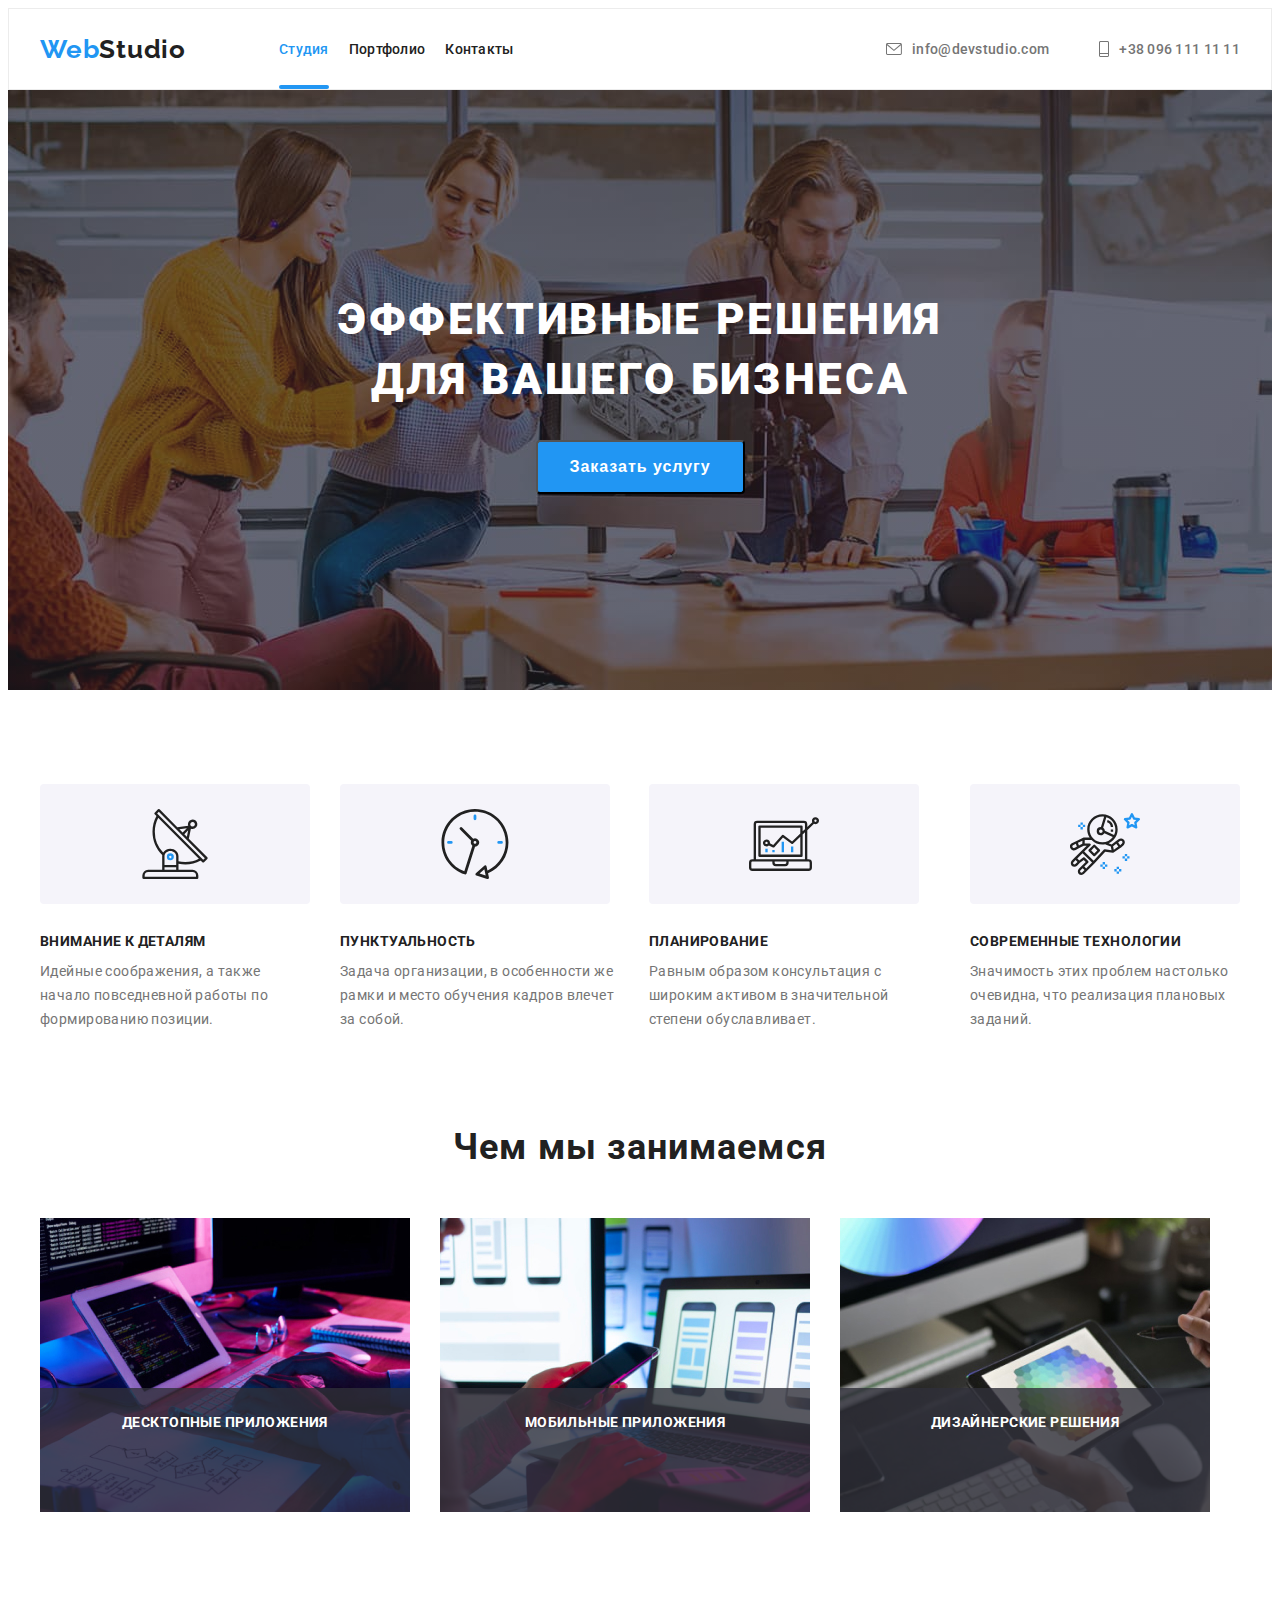
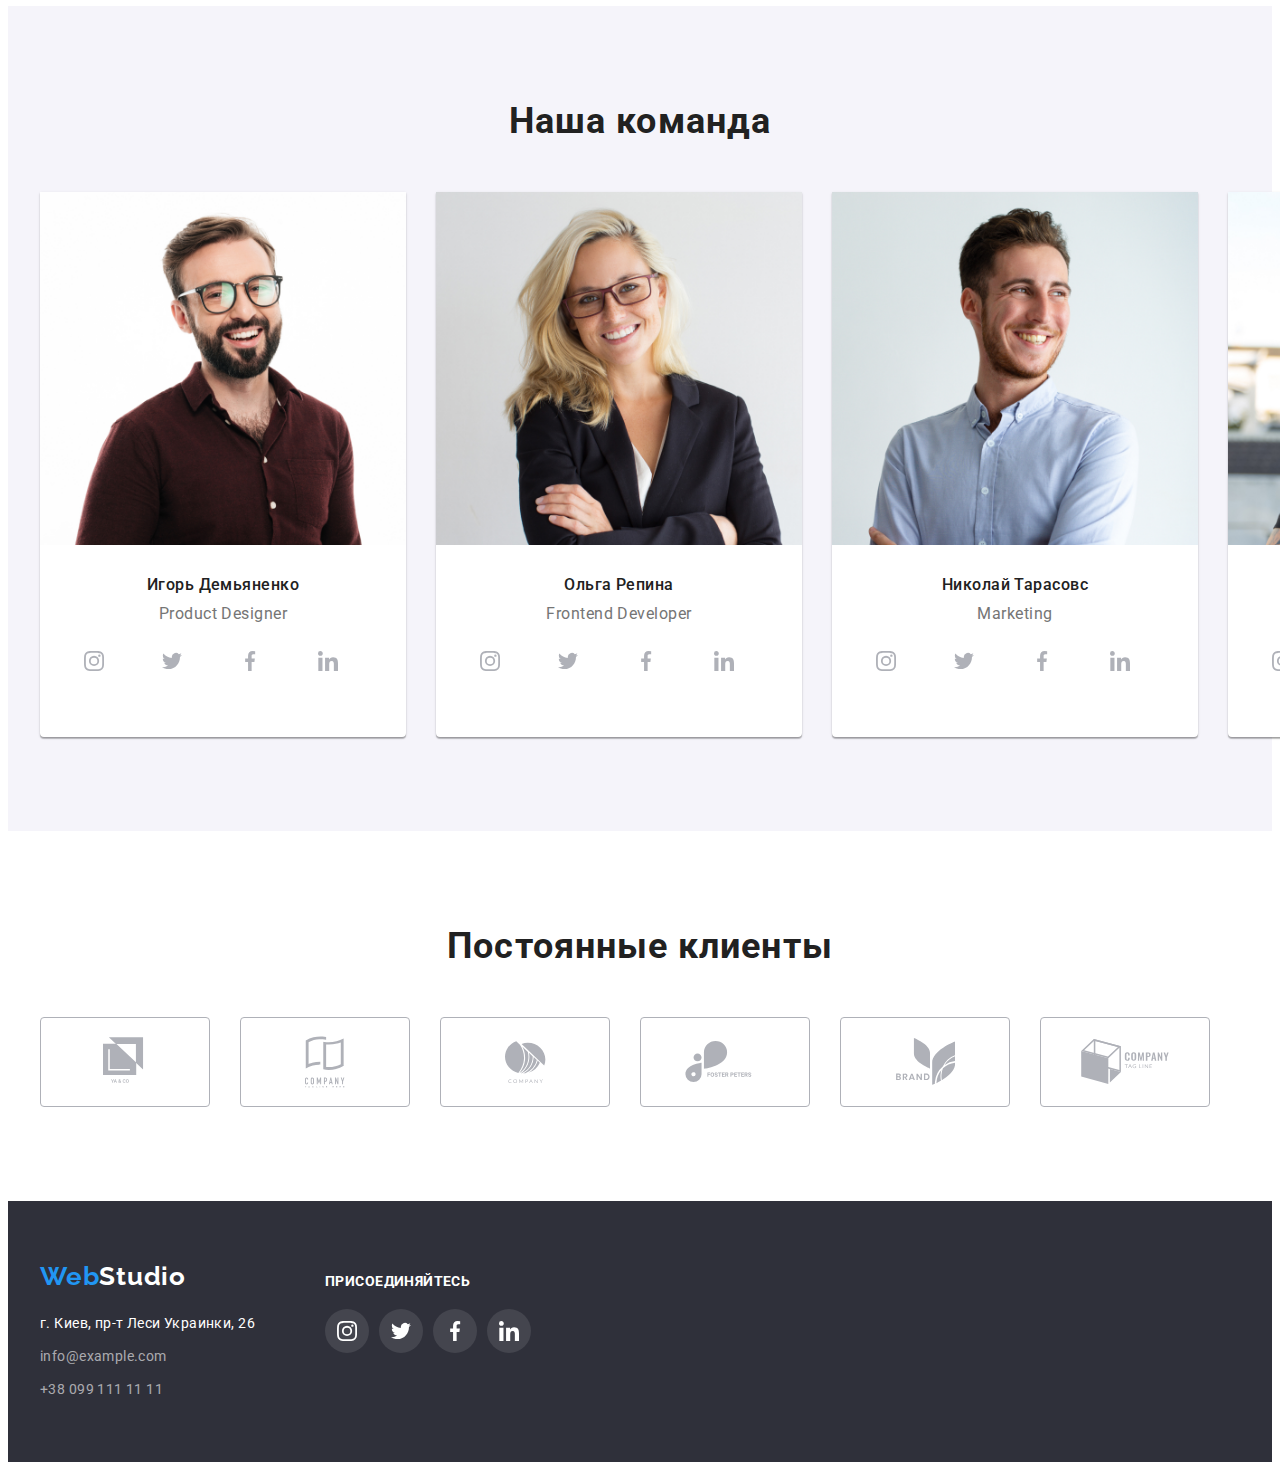
==== index.html @ 7c265b75 "hw 6" ====
<!DOCTYPE html>
<html lang="ru">

<head>
    <meta charset="UTF-8">
    <meta name="viewport" content="width=device-width, initial-scale=1.0">
    <title>studia</title>
    <link rel="stylesheet" href="https://cdnjs.cloudflare.com/ajax/libs/modern-normalize/0.2.0/modern-normalize.min.css"
        integrity="sha512-sqIVMkf5f8XGYI/UZYGs7wODxlUeoj9JknataPfUwtvrSKWMHrMXGZ7Evb6nabFYJQG15vFFyALe6r0nWCD1Ug=="
        crossorigin="anonymous" />
    <link rel="preconnect" href="https://fonts.gstatic.com">
    <link
        href="https://fonts.googleapis.com/css2?family=Raleway:wght@700&family=Roboto:wght@400;500;700;900&display=swap"
        rel="stylesheet">
    <link rel="stylesheet" href="./css/styles.css">

</head>

<body>

    <header class="header">
        <!-- контейнер -->
        <div class="header-container">
            <nav class="header-nav">
                <!-- лого -->
                <a href="./index.html" class="logo-top"><span class="logo-web">Web</span>Studio</a>


                <!-- навигация -->
                <ul class="site-nav list">
                    <li>
                        <a href="./index.html" class="link current">Студия</a>
                    </li>

                    <li>
                        <a href="./portfolio.html" class="link">Портфолио</a>
                    </li>

                    <li>
                        <a href="" class="link">Контакты</a>
                    </li>
                </ul>


                <!-- регистрация  -->
                <ul class="auth-nav list">
                    <li>
                        <a href="mailto:info@devstudio.com" class="post link">
                            <svg class="post-icon" width="16" height="12">
                                <use href="./image/sprite.svg#post"></use>
                            </svg>info@devstudio.com</a>
                    </li>

                    <li>
                        <a href="tel:+380961111111" class="phone link">
                            <svg class="phone-icon" width="10" height="16">
                                <use href="./image/sprite.svg#phone"></use>
                            </svg>+38 096 111 11 11</a>
                    </li>
                </ul>
            </nav>
        </div>
    </header>



    <main>
        <!-- контейнер -->
        <!-- герой -->

        <section class="section-hero">
            <div class="baner">
                <div class="hero-container is-hidden">
                    <h1 class="hero-title">Эффективные решения для вашего бизнеса</h1>
                    <button type="button" class="btn" data-modal-open>
                        Заказать услугу
                    </button>
                    <div class="backdrop is-hidden " data-modal>
                        <!-- modalka -->
                        <div class="modal">

                            <form class="singup-form">
                                <h2 class="form-title">Оставьте свои данные, мы вам перезвоним</h2>
                                <div class="group">
                                    <label for="name" class="lable">Имя</label>
                                    <div class="input-wrapper">
                                        <input type="text" class="form-input" name="name" id="name">
                                        <svg class="icon" width="18" height="18">
                                            <use href="./image/sprite.svg#user"></use>
                                        </svg>
                                    </div>

                                </div>

                                <div class="group">
                                    <label for="tel" class="lable">Телефон</label>
                                    <div class="input-wrapper">
                                        <input type="tel" class="form-input" name="tel" id="tel">
                                        <svg width="18" height="18" class="icon">
                                            <use href="./image/sprite.svg#phone-black"></use>
                                        </svg>
                                    </div>

                                </div>

                                <div class="group">
                                    <label for="email" class="lable">Почта</label>
                                    <div class="input-wrapper">
                                        <input type="email" class="form-input" name="email" id="email">
                                        <svg width="18" height="18" class="icon">
                                            <use href="./image/sprite.svg#email-black"></use>
                                        </svg>
                                    </div>

                                </div>

                                <div>
                                    <label for="comment" class="lable">Комментарий</label>
                                    <textarea class="comment" name="comment" id="comment" rows="10"
                                        placeholder="Введите текст"></textarea>
                                </div>
                                <div class="assent-container">

                                    <label class="lable-assent" for="assent">

                                        <input class="checkbox" type="checkbox" name="assent" id="assent">
                                        <svg class="icon-check" width="16" height="15">
                                            <use href="./image/sprite.svg#icon-check"></use>
                                        </svg>
                                        <p class="assent-text">Соглашаюсь с рассылкой и принимаю
                                            <a href="">Условия
                                                договора</a>
                                        </p>
                                    </label>
                                </div>

                                <button class="btn-send" type="submit">Отправить</button>

                            </form>

                            <button class="btn-close" data-modal-close>
                                <svg class="btn-icon" width="11" height="11">
                                    <use href="./image/sprite.svg#icon-close"></use>
                                </svg>
                            </button>
                        </div>
                    </div>
                </div>
            </div>
        </section>


        <section class="section-advantages">
            <!-- контейнер -->
            <div class="advantages-container">
                <h2 class="visually-hidden">наши плюсы</h2>
                <ul class="advantages list">

                    <li class="item">
                        <a href="" class="icon-link">
                            <svg class="icon" width="70" height="70">
                                <use href="./image/sprite.svg#antenna"></use>
                            </svg>
                        </a>
                        <h3 class="advantages-title">Внимание к деталям</h3>
                        <p class="advantages-text">Идейные соображения, а также <br> начало повседневной работы по
                            формированию
                            позиции.</p>
                    </li>

                    <li class="item">
                        <a href="" class="icon-link">
                            <svg class="icon" width="70" height="70">
                                <use href="./image/sprite.svg#clock"></use>
                            </svg>
                        </a>
                        <h3 class="advantages-title">Пунктуальность</h3>
                        <p class="advantages-text">Задача организации, в особенности же рамки и место обучения кадров
                            влечет
                            за собой.</p>
                    </li>

                    <li class="item">
                        <a href="" class="icon-link">
                            <svg class="icon" width="70" height="70">
                                <use href="./image/sprite.svg#diagram"></use>
                            </svg>
                        </a>
                        <h3 class="advantages-title">Планирование</h3>
                        <p class="advantages-text">Равным образом консультация с широким активом в значительной степени
                            обуславливает.</p>
                    </li>

                    <li class="item">
                        <a href="" class="icon-link">
                            <svg class="icon" width="70" height="70">
                                <use href="./image/sprite.svg#astronaut"></use>
                            </svg>
                        </a>
                        <h3 class="advantages-title">Современные технологии</h3>
                        <p class="advantages-text">Значимость этих проблем настолько очевидна, что реализация плановых
                            заданий.</p>
                    </li>
                </ul>
            </div>

        </section>

        <section class="section-works">
            <!-- контейнер -->
            <div class="work-container">
                <h2 class="section-title">Чем мы занимаемся</h2>
                <ul class="works list">
                    <li>
                        <p class="work-text">
                            Десктопные приложения
                        </p>

                        <img src="./image/box1.jpg" alt="photo">
                    </li>
                    <li>

                        <p class="work-text">
                            Мобильные приложения
                        </p>

                        <img src="./image/box2.jpg" alt="photo">
                    </li>
                    <li>

                        <p class="work-text">
                            Дизайнерские решения
                        </p>

                        <img src="./image/box3.jpg" alt="photo">
                    </li>
                </ul>
            </div>
        </section>

        <section class="section-team">
            <!-- контейнер -->
            <div class="team-container">
                <h2 class="section-title">Наша команда</h2>
                <ul class="team list">
                    <li class="team-card">
                        <img src="./image/igor.jpg" alt="foto igor">
                        <div class="team-list-container">
                            <h3 class="list-title">Игорь Демьяненко</h3>
                            <p class="list-text">Product Designer</p>
                            <ul class="icon-list">
                                <li>
                                    <a href="https//www.instagram.com">
                                        <svg class="social-icon" width="20" height="20">
                                            <use href="./image/sprite.svg#instagram"></use>
                                        </svg>
                                    </a>
                                </li>

                                <li>
                                    <a href="https//www.twitter.com">
                                        <svg class="social-icon" width="20" height="20">
                                            <use href="./image/sprite.svg#twitter"></use>
                                        </svg>
                                    </a>
                                </li>

                                <li>
                                    <a href="https//www.facebook.com">
                                        <svg class="social-icon" width="20" height="20">
                                            <use href="./image/sprite.svg#facebook"></use>
                                        </svg>
                                    </a>
                                </li>

                                <li>
                                    <a href="https//www.linkedin.com">
                                        <svg class="social-icon" width="20" height="20">
                                            <use href="./image/sprite.svg#linkedin"></use>
                                        </svg>
                                    </a>
                                </li>

                            </ul>
                        </div>
                    </li>
                    <li class="team-card">
                        <img src="./image/olga.jpg" alt="foto olga">
                        <div class="team-list-container">
                            <h3 class="list-title">Ольга Репина</h3>
                            <p class="list-text">Frontend Developer</p>
                            <ul class="icon-list">
                                <li>
                                    <a href="https//www.instagram.com">
                                        <svg class="social-icon" width="20" height="20">
                                            <use href="./image/sprite.svg#instagram"></use>
                                        </svg></a>
                                </li>

                                <li>
                                    <a href="https//www.twitter.com">
                                        <svg class="social-icon" width="20" height="20">
                                            <use href="./image/sprite.svg#twitter"></use>
                                        </svg></a>
                                </li>

                                <li>
                                    <a href="https//www.facebook.com">
                                        <svg class="social-icon" width="20" height="20">
                                            <use href="./image/sprite.svg#facebook"></use>
                                        </svg></a>
                                </li>

                                <li>
                                    <a href="https//www.linkedin.com">
                                        <svg class="social-icon" width="20" height="20">
                                            <use href="./image/sprite.svg#linkedin"></use>
                                        </svg></a>
                                </li>

                            </ul>
                        </div>
                    </li>
                    <li class="team-card">
                        <img src="./image/nikolai.jpg" alt="foto nikolai">
                        <div class="team-list-container">
                            <h3 class="list-title">Николай Тарасовc</h3>
                            <p class="list-text">Marketing</p>
                            <ul class="icon-list">
                                <li>
                                    <a href="https//www.instagram.com">
                                        <svg class="social-icon" width="20" height="20">
                                            <use href="./image/sprite.svg#instagram"></use>
                                        </svg></a>
                                </li>

                                <li>
                                    <a href="https//www.twitter.com">
                                        <svg class="social-icon" width="20" height="20">
                                            <use href="./image/sprite.svg#twitter"></use>
                                        </svg></a>
                                </li>

                                <li>
                                    <a href="https//www.facebook.com">
                                        <svg class="social-icon" width="20" height="20">
                                            <use href="./image/sprite.svg#facebook"></use>
                                        </svg></a>
                                </li>

                                <li>
                                    <a href="https//www.linkedin.com">
                                        <svg class="social-icon" width="20" height="20">
                                            <use href="./image/sprite.svg#linkedin"></use>
                                        </svg></a>
                                </li>

                            </ul>
                        </div>

                    </li>
                    <li class="team-card">
                        <img src="./image/mihail.jpg" alt="foto mihail">
                        <div class="team-list-container">
                            <h3 class="list-title">Михаил Ермаков</h3>
                            <p class="list-text">UI Designer</p>
                            <ul class="icon-list">
                                <li>
                                    <a href="https//www.instagram.com">
                                        <svg class="social-icon" width="20" height="20">
                                            <use href="./image/sprite.svg#instagram"></use>
                                        </svg></a>
                                </li>

                                <li>
                                    <a href="https//www.twitter.com">
                                        <svg class="social-icon" width="20" height="20">
                                            <use href="./image/sprite.svg#twitter"></use>
                                        </svg></a>
                                </li>

                                <li>
                                    <a href="https//www.facebook.com">
                                        <svg class="social-icon" width="20" height="20">
                                            <use href="./image/sprite.svg#facebook"></use>
                                        </svg></a>
                                </li>

                                <li>
                                    <a href="https//www.linkedin.com">
                                        <svg class="social-icon" width="20" height="20">
                                            <use href="./image/sprite.svg#linkedin"></use>
                                        </svg></a>
                                </li>

                            </ul>
                        </div>
                    </li>
                </ul>
            </div>

        </section>
        <!-- наши клиенты -->
        <section>
            <div class="clients-container">
                <h2 class="section-title">Постоянные клиенты</h2>
                <ul class="clients-list">
                    <li class="client">
                        <a href="" class="client-link">
                            <svg class="client-icon" width="44.27" height="49.23">
                                <use href="./image/sprite.svg#logo-1"></use>
                            </svg>
                        </a>
                    </li>

                    <li class="client">
                        <a href="" class="client-link">
                            <svg class="client-icon" width="40" height="52">
                                <use href="./image/sprite.svg#logo-2"></use>
                            </svg>
                        </a>
                    </li>

                    <li class="client">
                        <a href="" class="client-link">
                            <svg class="client-icon" width="41" height="42.6">
                                <use href="./image/sprite.svg#logo-3"></use>
                            </svg>
                        </a>
                    </li>

                    <li class="client">
                        <a href="" class="client-link">
                            <svg class="client-icon" width="79.66" height="42.02">
                                <use href="./image/sprite.svg#logo-4"></use>
                            </svg>
                        </a>
                    </li>

                    <li class="client">
                        <a href="" class="client-link">
                            <svg class="client-icon" width="59" height="47">
                                <use href="./image/sprite.svg#logo-5"></use>
                            </svg>
                        </a>
                    </li>

                    <li class="client">
                        <a href="" class="client-link">
                            <svg class="client-icon" width="88.48" height="45.44">
                                <use href="./image/sprite.svg#logo-6"></use>
                            </svg>
                        </a>
                    </li>

                </ul>
            </div>
        </section>
    </main>

    <footer class="footer">
        <!-- контейнер  -->
        <div class="footer-container">
            <div class="address-container">
                <a href="./index.html" class="logo-bottom"><span class="logo-web">Web</span>Studio</a>
                <address class="address">
                    <p class="footer-text">г. Киев, пр-т Леси Украинки, 26</p>
                    <ul class="list">
                        <li class="footer-link"><a href="mailto:info@example.com" class="link">info@example.com</a></li>
                        <li class="footer-link"><a href="tel:+380991111111" class="link">+38 099 111 11 11</a></li>
                    </ul>
                </address>
            </div>
            <!-- соцсети -->
            <div class="footer-social-container">
                <h2 class="footer-social-title">присоединяйтесь</h2>
                <ul class="footer-social-list">
                    <li class="footer-social-item">
                        <a href="https//www.instagram.com" class="social-link">
                            <svg class="footer-icon" width="20" height="20">
                                <use href="./image/sprite.svg#instagram"></use>
                            </svg>
                        </a>
                    </li>

                    <li class="footer-social-item">
                        <a href="https//www.twitter.com" class="social-link">
                            <svg class="footer-icon" width="20" height="20">
                                <use href="./image/sprite.svg#twitter"></use>
                            </svg>
                        </a>
                    </li>

                    <li class="footer-social-item">
                        <a href="https//www.facebook.com" class="social-link">
                            <svg class="footer-icon" width="20" height="20">
                                <use href="./image/sprite.svg#facebook"></use>
                            </svg>
                        </a>
                    </li>

                    <li class="footer-social-item">
                        <a href="https//www.linkedin.com" class="social-link">
                            <svg class="footer-icon" width="20" height="20">
                                <use href="./image/sprite.svg#linkedin"></use>
                            </svg>
                        </a>
                    </li>
                </ul>
            </div>
        </div>

    </footer>

    <script src="./js/modal.js"></script>
</body>

</html>
---- css/styles.css ----
:root {
  --primary-text-color: #212121;
  --title-text-color: #757575;
  --accent-color: #2196f3;
  --second-accent-color: #ffffff;
  --primary-icon-color: #afb1b8;
  --cards-gap: 30px;

  --timing-function: 250ms cubic-bezier(0.4, 0, 0.2, 1);
}

/* основной цвет текста
 color: #212121; */

/* вторичный цвет текста
 color: #757575; */
/*  акцент 
color: #2196F3 */
/* цвет текста героя
color: #FFFFFF; */

/* навигация. */
body {
  background: #ffffff;
  color: var(--primary-text-color);
  font-family: Roboto, 'Segoe UI';
  font-style: 400px;
  text-decoration: none;
  line-height: 1.5;
}

input {
  font-family: inherit;
}

label {
  display: block;
}

ul {
  list-style: none;
  padding: 0;
  margin: 0;
}

a {
  display: block;
  text-decoration: none;
}

img {
  display: block;
  max-width: 100%;
  margin: 0;
}

h1,
h2,
h3,
h4,
h5,
p {
  margin: 0;
  padding: 0;
}

.clients-container,
.header-container,
.hero-container,
.advantages-container,
.work-container,
.team-container,
.footer-container,
.list-container {
  /* outline: 2px solid red; */
  width: 1200px;
  padding: 0 15px;
  margin: 0 auto;
}

.list {
  list-style: none;
}
/* HEADER */

.header-nav,
.site-nav,
.auth-nav {
  display: flex;
  justify-content: space-between;
  align-items: center;
}

.header-nav .logo-top {
  padding-top: 24px;
  padding-bottom: 24px;
}

.header {
  border: 1px solid #ececec;
}

/* логотип */
.logo-top {
  color: var(--primary-text-colork);
  font-family: Raleway, sans-serif;
  font-weight: 700;
  font-size: 26px;
  line-height: 1.19;
  letter-spacing: 0.03em;
  text-decoration: none;
}
.logo-web {
  color: var(--accent-color);
}

.logo-bottom {
  color: #ffffff;
  font-family: Raleway, sans-serif;
  font-weight: 700;
  font-size: 26px;
  line-height: 1.19;
  letter-spacing: 0.03em;
  text-decoration: none;
}
/* навигация */

/* .site-nav, */
.auth-nav a {
  padding-top: 32px;
  padding-bottom: 32px;
}
.site-nav .link {
  position: relative;

  color: var(--primary-text-color);
  font-weight: 500;
  font-size: 14px;
  line-height: 1.17;
  letter-spacing: 0.02em;
  transition: var(--timing-function);
}

.site-nav .link.current::after {
  content: '';

  position: absolute;
  left: 0;
  bottom: 0;

  display: block;
  width: 100%;
  height: 4px;
  background-color: var(--accent-color);
  border-radius: 2px;
}
.site-nav {
  margin-left: 93px;
}

.site-nav a {
  padding-top: 32px;
  padding-bottom: 32px;
}

.site-nav li:nth-child(n + 2) {
  margin-left: 20px;
}
.auth-nav {
  margin-left: auto;
}

.auth-nav li:not(:last-child) {
  /* padding: 0; */
  margin-right: 50px;
}

.list {
  list-style: none;
}

.site-nav .link:hover,
.site-nav .link:focus {
  color: var(--accent-color);
  transition: var(--timing-function);
}
.site-nav .link.current {
  color: var(--accent-color);
}

.post {
  margin: 0;
  padding: 0;
  display: flex;
  align-items: center;
}

.post-icon {
  margin-right: 10px;
  fill: currentColor;
}

.phone {
  display: flex;
  align-items: center;
  justify-content: space-between;
}

.phone-icon {
  margin-right: 10px;
  fill: currentColor;
}
/* связь с компанией */
.auth-nav .link {
  color: var(--title-text-color);
  font-weight: 500;
  font-size: 14px;
  line-height: 1.17;
  letter-spacing: 0.02em;
}

.auth-nav .link:hover,
.auth-nav .link:focus {
  color: var(--accent-color);
  transition: var(--timing-function);
}

/* HERO SECTION */

.section-hero {
  font-weight: 0;
  background-color: rgba(47, 48, 58, 0.4);
}

.baner {
  max-width: 1600px;
  height: 600px;
  margin-left: auto;
  margin-right: auto;

  background-image: linear-gradient(
      to right,
      rgba(47, 48, 58, 0.4),
      rgba(47, 48, 58, 0.4)
    ),
    url(../image/baner.jpg);
  background-position: center;
  background-repeat: no-repeat;
  background-size: cover;
}

.hero-container {
  position: relative;

  color: #ffffff;
  text-transform: uppercase;
  text-align: center;
  width: 1200px;
  height: 600px;
  padding-top: 200px;
  padding-bottom: 200px;
}

.hero-title {
  font-weight: 900;
  font-size: 44px;
  line-height: 1.36;
  text-transform: uppercase;

  text-align: center;
  letter-spacing: 0.06em;

  width: 696px;
  height: 120px;
  margin: 0 auto;
  margin-bottom: 30px;
}

.btn {
  padding: 10px 32px;
  margin: 0;
  min-width: 200px;
  min-height: 50px;

  background: var(--accent-color);
  font-weight: 700;
  font-size: 16px;
  line-height: 1.87;
  color: #ffffff;
  border-radius: 4px;
  letter-spacing: 0.06em;
  text-decoration: none;
  text-transform: none;
}

.backdrop {
  position: fixed;
  z-index: 1;

  top: 0;
  left: 0;
  width: 100%;
  height: 100%;
  background: rgba(0, 0, 0, 0.2);
}

.backdrop.is-hidden {
  opacity: 0;
  pointer-events: none;
  overflow: visible;
}

/* Modalka */

.modal {
  position: absolute;
  top: 50%;
  left: 50%;
  transform: translate(-50%, -50%);

  padding-top: 40px;
  padding-left: 41px;
  padding-right: 39px;
  padding-bottom: 69px;

  width: 528px;
  height: 581px;
  border-radius: 4px;
  box-shadow: 0px 1px 3px rgba(0, 0, 0, 0.12), 0px 1px 1px rgba(0, 0, 0, 0.14),
    0px 2px 1px rgba(0, 0, 0, 0.2);

  background-color: #fff;
}

.singup-form {
  max-width: 448px;
  border-radius: 4px;
  background-color: #fff;
}

.modal .lable {
  margin-bottom: 4px;

  text-align: start;

  color: var(--title-text-color);

  font-style: normal;
  font-weight: 400;
  font-size: 12px;
  line-height: 1.172;
  text-transform: none;
  /* identical to box height */

  letter-spacing: 0.01em;
}

input {
  border-color: var(--accent-color);
}

.lable-assent {
  display: flex;
  text-align: start;

  color: var(--title-text-color);

  font-style: normal;
  font-weight: 400;
  font-size: 12px;
  line-height: 1.172;
  text-transform: none;
  /* identical to box height */

  letter-spacing: 0.01em;
}

use {
}

.input-wrapper {
  /* outline: 2px solid red; */
  position: relative;

  box-sizing: border-box;
  border-radius: 4px;
}

.group {
  margin-bottom: 10px;
}

.modal .icon {
  position: absolute;
  top: 50%;
  left: 10px;
  transform: translateY(-50%);
}

.form-title {
  display: block;
  margin-bottom: 12px;

  font-family: Roboto;
  color: var(--primary-text-color);

  font-weight: 700;
  font-size: 20px;
  line-height: 1.15;
  text-align: center;
  letter-spacing: 0.03em;
  text-transform: none;
}

.form-input {
  font-family: inherit;
  width: 100%;
  height: 40px;
  padding-left: 42px;
  padding-right: 12px;
  padding-top: 12px;
  padding-bottom: 12px;
  box-sizing: border-box;
  border: 1px solid rgba(33, 33, 33, 0.2);

  border-radius: 4px;
}

.input-wrapper:focus-within {
  color: #2196f3;
}

textarea {
  resize: none;
  width: 100%;
  height: 120px;
  padding: 12px 16px;
  border: 1px solid rgba(33, 33, 33, 0.2);
  border-radius: 4px;
}

textarea::placeholder {
  font-size: 14px;
  line-height: 1.143;
  letter-spacing: 0.01em;
  color: rgba(117, 117, 117, 0.5);
}

.modal .assent-container {
  display: flex;
  align-items: center;
  padding-top: 20px;
  padding-bottom: 20px;
  padding-left: auto;
  padding-right: auto;
}

.checkbox + .icon-check {
  outline: 1px solid red;
  border: 2px solid #212121;
  border-radius: 2px;

  cursor: pointer;
}

.checkbox + .icon-check use {
  display: none;
}

.checkbox:checked + .icon-check {
  border: none;
}

.checkbox:checked + .icon-check use {
  display: block;
  border-color: #2196f3;
}

.checkbox {
  -webkit-appearance: none;
  -moz-appearance: none;
  appearance: none;

  position: absolute;
}

.modal .assent-text {
  display: inline-flex;
  padding-left: 10px;
  font-size: inherit;
  line-height: inherit;
}

.modal .assent-text a {
  color: var(--accent-color);
  text-decoration: underline;
  padding-left: 3px;
}

.modal .btn-send {
  text-align: center;
  width: 200px;
  height: 50px;
  font-weight: 700;
  font-size: 16px;
  line-height: 1.875;
  letter-spacing: 0.06em;
  border-radius: 4px;
  color: var(--second-accent-color);
  background: var(--accent-color);
}

.btn-close {
  position: absolute;
  top: 8px;
  right: 8px;

  padding: 0;
  border-radius: 50%;
  background: #ffffff;
  border: 1px solid rgba(0, 0, 0, 0.1);

  width: 30px;
  height: 30px;
}

.btn-icon {
  fill: #000000;
}

/* ADVANTAGES SEKTION */

.advantages-container {
  padding-top: 94px;
  padding-bottom: 94px;
}

.advantages {
  display: flex;
  padding: 0;
  margin: 0;
}

.icon-link {
  display: flex;
  justify-content: center;
  align-items: center;
  margin-bottom: 30px;
  width: 270px;
  height: 120px;
  background: #f5f4fa;
  border-radius: 4px;
  background-repeat: no-repeat;
  background-size: none;
  background-position: center;
}

.advantages li:not(:last-child) {
  margin-right: 30px;
  min-width: 270px;
  min-height: 101px;
}

.advantages-title {
  margin-bottom: 10px;

  color: var(--primary-text-color);

  font-weight: 700;
  font-size: 14px;
  line-height: 1.14;
  letter-spacing: 0.03em;
  text-transform: uppercase;
}

.advantages-text {
  color: var(--title-text-color);
  font-weight: 400;
  font-size: 14px;
  line-height: 1.71;
  letter-spacing: 0.03em;
}

/* WORKS SECTION */

.work-container {
  padding-bottom: 94px;
}

.works {
  display: flex;
}

.works li:not(:last-child) {
  margin-right: 30px;
}

.works li {
  position: relative;
}

.work-text {
  position: absolute;
  left: 0;
  bottom: 0;

  display: block;
  /* outline: 2px solid red; */
  width: 370px;
  height: 70px;

  padding-top: 27px;
  padding-bottom: 27px;
  color: var(--second-accent-color);
  background: rgba(47, 48, 58, 0.8);

  font-weight: bold;
  font-size: 14px;
  line-height: 1.14;
  text-align: center;
  letter-spacing: 0.03em;
  text-transform: uppercase;
}

.section-title {
  color: var(--primary-text-color);
  font-weight: 700;
  font-size: 36px;
  line-height: 1.17;
  text-align: center;
  letter-spacing: 0.03em;
  margin-bottom: 50px;
}

/* TEAM SECTION */

.section-team {
  background: #f5f4fa;
}

.team-container {
  padding-top: 94px;
  padding-bottom: 94px;
}

.team {
  display: flex;
}

.team .team-card {
  background: #ffffff;
  box-shadow: 0px 1px 3px rgba(0, 0, 0, 0.12), 0px 1px 1px rgba(0, 0, 0, 0.14),
    0px 2px 1px rgba(0, 0, 0, 0.2);
  border-radius: 0px 0px 4px 4px;
}

.team .team-card:not(:last-child) {
  margin-right: 30px;
}

.team-list-container {
  padding: 30px 32px;
}

.list-title {
  margin-bottom: 10px;

  color: var(--primary-text-color);
  font-weight: 500;
  font-size: 16px;
  text-align: center;
  line-height: 1.19;

  letter-spacing: 0.03em;
}

.list-text {
  margin-bottom: 16px;
  color: var(--title-text-color);
  font-weight: 400;
  font-size: 16px;
  text-align: center;
  line-height: 1.19;

  letter-spacing: 0.03em;
}

.icon-list {
  display: flex;
  justify-content: center;
  fill: var(--primary-icon-color);
}

.icon-list a {
  width: 44px;
  height: 44px;
  padding: 12px;
}

.icon-list a:hover,
.icon-list a:focus {
  background: var(--accent-color);
  fill: var(--second-accent-color);
  border-radius: 50%;

  transition: background var(--timing-function), fill var(--timing-function);
}

.icon-list li:not(:last-child) {
  margin-right: 10px;
}

/* CLIENT SECTION */

.clients-container {
  /* outline: 1px solid red; */
  padding-top: 94px;
  padding-bottom: 94px;
}

.clients-list {
  padding: 0;
  margin: 0;
  display: flex;
}

.client:not(:last-child) {
  margin-right: 30px;
}

.client-link {
  display: flex;
  justify-content: center;
  align-items: center;
  width: 170px;
  height: 90px;
  border: 1px solid var(--primary-icon-color);
  box-sizing: border-box;
  border-radius: 4px;
  color: var(--primary-icon-color);
}

.client-link:hover,
.client-link:focus {
  color: var(--accent-color);
  border: 1px solid var(--accent-color);
  transition: var(--timing-function);
}

.client-icon {
  fill: currentColor;
}

/* PORTFOLIO */
/* WORKS SHOW */

.list-container {
  padding-top: 94px;
  padding-bottom: 94px;
}

.works-show {
  display: flex;
  justify-content: center;
  margin-bottom: 50px;
}

.works-show li:not(:last-child) {
  margin-right: 8px;
}

.btn-work {
  padding: 6px 22px;
  min-width: 73px;
  min-height: 38px;
  background: #f5f4fa;
  border-radius: 4px;
  color: currentColor;
  font-weight: 500;
  font-size: 16px;
  line-height: 1.62;
  letter-spacing: 0.03em;
}

/* CARDS WORKS */

.cards {
  display: flex;
  flex-wrap: wrap;

  margin-left: calc(-1 * var(--cards-gap));
  margin-top: calc(-1 * var(--cards-gap));
}

.cards li {
  flex-basis: calc(100% / 3 - var(--cards-gap));
  margin-left: var(--cards-gap);
  margin-top: var(--cards-gap);
}

.card-container {
  padding: 0px;

  min-width: 370px;
  min-height: 404px;
  background: #ffffff;
  border: 1px solid #eeeeee;
  box-sizing: border-box;
}

.card-container:focus,
.card-container:hover {
  background: #ffffff;
  border: 1px solid #eeeeee;
  box-sizing: border-box;
  box-shadow: 0px 1px 1px rgba(0, 0, 0, 0.12), 0px 4px 4px rgba(0, 0, 0, 0.06),
    1px 4px 6px rgba(0, 0, 0, 0.16);
  transition: var(--timing-function);

  transform: translateY(0%);
}

.thumb {
  position: relative;

  overflow: hidden;
}

.overlay-card {
  content: '';
  position: absolute;
  bottom: 0;
  left: 0;
  width: 100%;
  height: 100%;

  transform: translateY(100%);
  transition: var(--timing-function);

  padding: 63px 24px;

  background: rgba(33, 150, 243, 0.9);
}

.card-container:hover .overlay-card {
  transform: translateY(0);
  transition: var(--timing-function);
}

.overlay-text {
  font-size: 18px;
  line-height: 1.56;
  letter-spacing: 0.03px;
  color: #ffffff;
}

.card-text-container {
  padding: 20px 24px;
}

.card-title {
  color: var(--primary-text-color);
  font-weight: 700;
  font-size: 18px;
  line-height: 2;
  letter-spacing: 0.06em;
}
.card-text {
  margin-top: 4px;

  color: var(--title-text-color);
  font-weight: 500;
  font-size: 16px;
  line-height: 1.87;
  letter-spacing: 0.03em;
}
.btn-work:hover,
.btn-work:focus {
  color: var(--second-accent-color);
  background: var(--accent-color);

  box-shadow: 0px 3px 1px rgba(0, 0, 0, 0.1), 0px 1px 2px rgba(0, 0, 0, 0.08),
    0px 2px 2px rgba(0, 0, 0, 0.12);
  border-radius: 4px;

  transition: var(--timing-function);
}

/* FOOTER */

.footer {
  background-color: #2f303a;
}

.footer-container {
  display: flex;
  padding-top: 60px;
  padding-bottom: 60px;
}

.address {
  margin-top: 20px;
}

.footer-text {
  font-weight: normal;
  font-size: 14px;
  line-height: 1.71;
  font-style: normal;
  letter-spacing: 0.03em;
  color: #ffffff;
}
.link {
  text-decoration: none;
  color: #ffffff;
}
.footer-link .link {
  font-weight: 400;
  font-size: 14px;
  line-height: 1.71;
  font-style: normal;
  letter-spacing: 0.03em;
  color: rgba(255, 255, 255, 0.6);
}
.list .footer-link {
  color: #ffffff;
}

.footer-link {
  margin-top: 9px;
}

/* соцсети */

.footer-social-container {
  margin-left: 70px;
  margin-right: auto;
  padding-top: 12px;
}

.footer-social-title {
  font-style: normal;
  font-weight: 700;
  font-size: 14px;
  line-height: 1.17;
  letter-spacing: 0.03em;
  color: #ffffff;
  text-transform: uppercase;
  margin-bottom: 20px;
}

.footer-social-list {
  display: flex;
  align-items: center;
}

.footer-social-item:not(:last-child) {
  margin-right: 10px;
}

.social-link {
  display: flex;
  justify-content: center;
  align-items: center;
  width: 44px;
  height: 44px;
  padding: 0;
  margin: 0;
  border-radius: 50%;
  background: rgba(255, 255, 255, 0.1);
}

.social-link:hover,
.social-link:focus {
  background: var(--accent-color);
  transition: var(--timing-function);
}

.footer-icon {
  fill: var(--second-accent-color);
}

.visually-hidden {
  position: absolute;
  width: 1px;
  height: 1px;
  margin: -1px;
  border: 0;
  padding: 0;

  white-space: nowrap;
  clip-path: inset(100%);
  clip: rect(0 0 0 0);
  overflow: hidden;
}
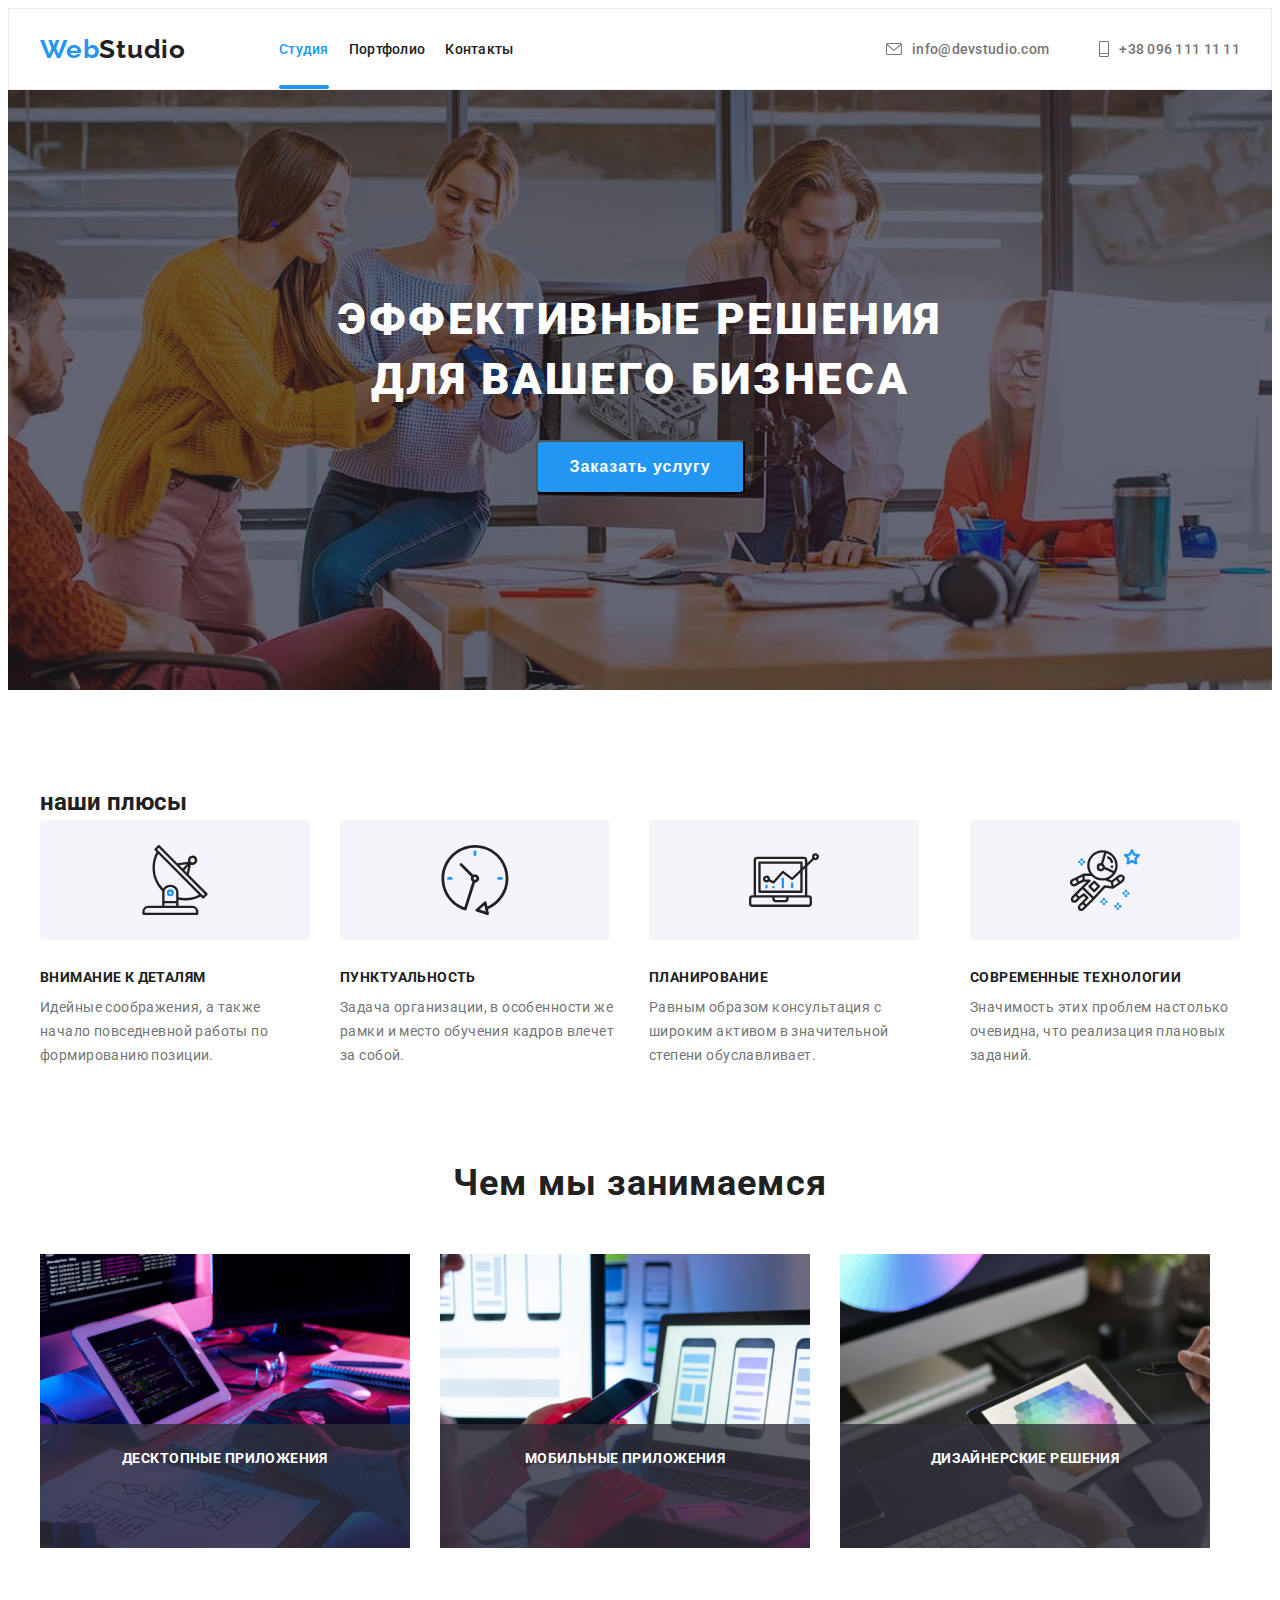
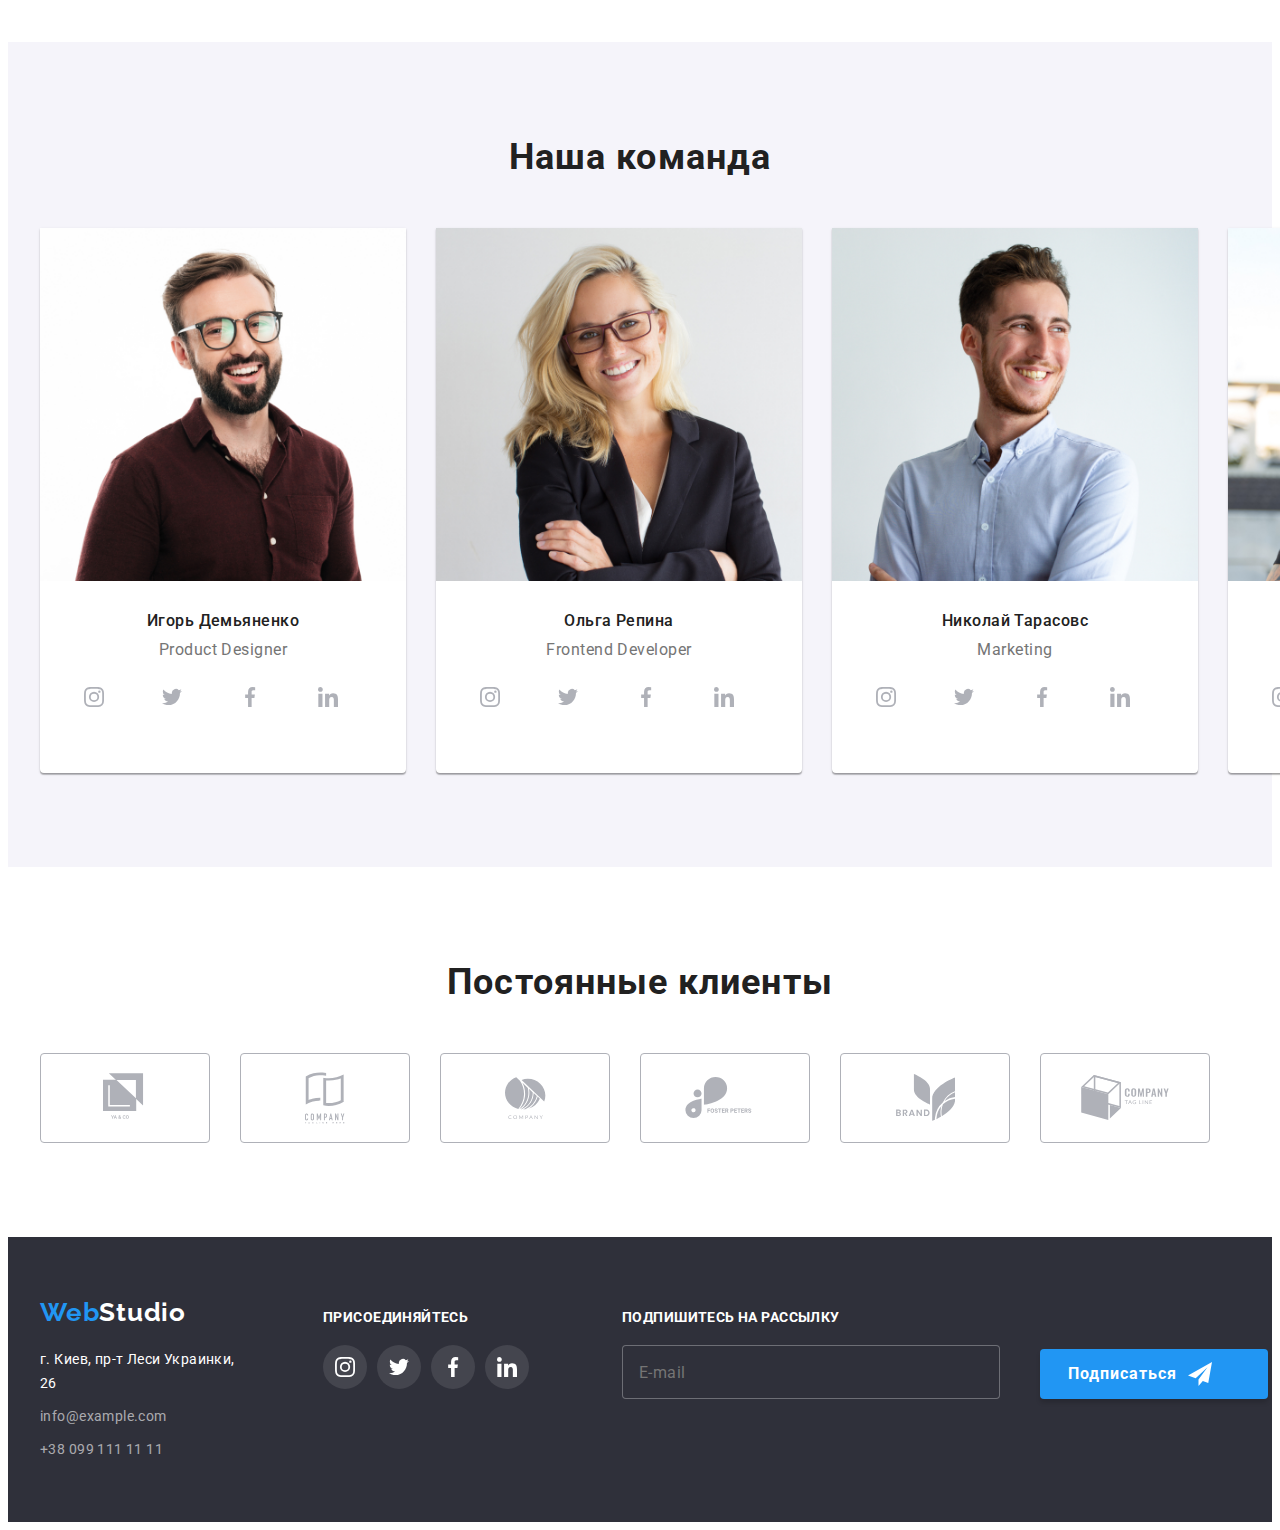
==== commit 64ba167e: "edit hw-6" ====
--- a/index.html
+++ b/index.html
@@ -508,6 +508,22 @@
                     </li>
                 </ul>
             </div>
+            <!-- Sing up -->
+            <div class="footer-singup">
+
+                <form class="footer-form">
+                    <h2 class="footer-social-title">Подпишитесь на рассылку</h2>
+                    <label>
+                        <input type="email" name="mail" placeholder="E-mail">
+                    </label>
+                </form>
+                <div class="footer-button">
+                    <a href="" class="btn-submit">Подписаться</a>
+                    <svg class="icon-submit" width="24" height="24">
+                        <use href="./image/sprite.svg#icon-send"></use>
+                    </svg>
+                </div>
+            </div>
         </div>
 
     </footer>
--- a/css/styles.css
+++ b/css/styles.css
@@ -336,6 +336,7 @@
   max-width: 448px;
   border-radius: 4px;
   background-color: #fff;
+  color: #212121;
 }
 
 .modal .lable {
@@ -355,33 +356,9 @@
   letter-spacing: 0.01em;
 }
 
-input {
-  border-color: var(--accent-color);
-}
-
-.lable-assent {
-  display: flex;
-  text-align: start;
-
-  color: var(--title-text-color);
-
-  font-style: normal;
-  font-weight: 400;
-  font-size: 12px;
-  line-height: 1.172;
-  text-transform: none;
-  /* identical to box height */
-
-  letter-spacing: 0.01em;
-}
-
-use {
-}
-
 .input-wrapper {
   /* outline: 2px solid red; */
   position: relative;
-
   box-sizing: border-box;
   border-radius: 4px;
 }
@@ -413,6 +390,7 @@
 }
 
 .form-input {
+  display: inline-flex;
   font-family: inherit;
   width: 100%;
   height: 40px;
@@ -420,23 +398,41 @@
   padding-right: 12px;
   padding-top: 12px;
   padding-bottom: 12px;
-  box-sizing: border-box;
+  /* border: none; */
   border: 1px solid rgba(33, 33, 33, 0.2);
-
-  border-radius: 4px;
-}
-
-.input-wrapper:focus-within {
-  color: #2196f3;
+  outline: none;
+  cursor: pointer;
+
+  border-radius: 4px;
+}
+
+.form-input:hover,
+.form-input:focus-within {
+  border: 1px solid var(--accent-color);
+  transition: var(--timing-function);
+}
+
+.form-input:hover + .icon,
+.form-input:focus-within + .icon {
+  fill: var(--accent-color);
+  transition: var(--timing-function);
 }
 
 textarea {
+  display: inline-flex;
   resize: none;
   width: 100%;
   height: 120px;
   padding: 12px 16px;
   border: 1px solid rgba(33, 33, 33, 0.2);
   border-radius: 4px;
+  outline: currentColor;
+}
+
+textarea:focus-within,
+textarea:hover {
+  border: 1px solid var(--accent-color);
+  transition: var(--timing-function);
 }
 
 textarea::placeholder {
@@ -451,12 +447,12 @@
   align-items: center;
   padding-top: 20px;
   padding-bottom: 20px;
-  padding-left: auto;
+  padding-left: 13px;
   padding-right: auto;
 }
 
 .checkbox + .icon-check {
-  outline: 1px solid red;
+  /* outline: 1px solid red; */
   border: 2px solid #212121;
   border-radius: 2px;
 
@@ -484,6 +480,21 @@
   position: absolute;
 }
 
+.lable-assent {
+  display: flex;
+  text-align: start;
+
+  color: var(--title-text-color);
+
+  font-style: normal;
+  font-weight: 400;
+  font-size: 14px;
+  line-height: 1.172;
+  text-transform: none;
+  /* identical to box height */
+
+  letter-spacing: 0.01em;
+}
 .modal .assent-text {
   display: inline-flex;
   padding-left: 10px;
@@ -524,8 +535,14 @@
   height: 30px;
 }
 
-.btn-icon {
+.btn-close use {
   fill: #000000;
+}
+
+.btn-close:hover use,
+.btn-close:focus use {
+  fill: var(--accent-color);
+  transition: var(--timing-function);
 }
 
 /* ADVANTAGES SEKTION */
@@ -894,6 +911,7 @@
 
 .footer-container {
   display: flex;
+  align-items: flex-start;
   padding-top: 60px;
   padding-bottom: 60px;
 }
@@ -934,7 +952,7 @@
 
 .footer-social-container {
   margin-left: 70px;
-  margin-right: auto;
+  margin-right: 93px;
   padding-top: 12px;
 }
 
@@ -980,7 +998,72 @@
   fill: var(--second-accent-color);
 }
 
-.visually-hidden {
+.footer-singup {
+  display: flex;
+
+  padding-top: 12px;
+  margin: 0;
+}
+
+.footer-form {
+  display: flex;
+  flex-direction: column;
+  width: 100%;
+}
+
+.footer-form label {
+}
+
+.footer-form input {
+  display: flex;
+  padding-left: 16px;
+  width: 358px;
+  height: 50px;
+  background: #2f303a;
+  border: 1px solid rgba(255, 255, 255, 0.3);
+  border-radius: 4px;
+  color: rgba(255, 255, 255, 0.6);
+  font-weight: 400;
+  font-size: 16px;
+  line-height: 1.25;
+  letter-spacing: 0.03em;
+}
+
+.footer-button {
+  position: relative;
+  display: flex;
+  align-self: flex-end;
+  min-width: 200px;
+  height: 50px;
+  margin-left: 12px;
+}
+
+.btn-submit {
+  display: flex;
+  align-items: center;
+  min-width: 200px;
+  height: 50px;
+  padding-left: 28px;
+  box-shadow: 0px 4px 4px rgba(0, 0, 0, 0.15);
+  border-radius: 4px;
+  background-color: var(--accent-color);
+  font-style: normal;
+  font-weight: 700;
+  font-size: 16px;
+  line-height: 1.875;
+  color: #ffffff;
+  letter-spacing: 0.06em;
+}
+
+.icon-submit {
+  position: absolute;
+  right: 28px;
+  top: 50%;
+  transform: translateY(-50%);
+  fill: #ffffff;
+}
+
+. .visually-hidden {
   position: absolute;
   width: 1px;
   height: 1px;
